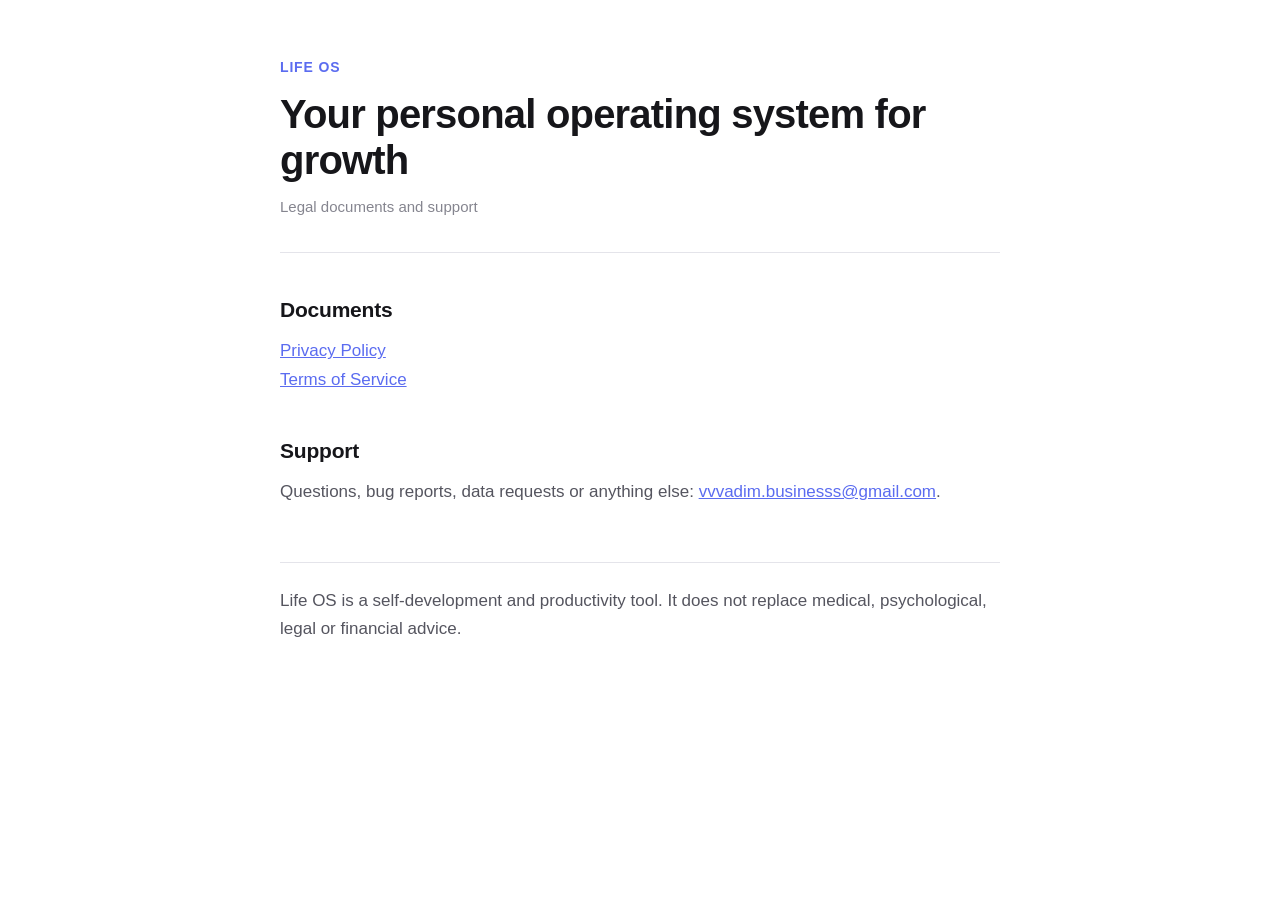
==== index.html @ 2032ca17 "Life OS legal pages: privacy policy and terms of service" ====
<!doctype html>
<html lang="en">
<head>
<meta charset="utf-8">
<meta name="viewport" content="width=device-width, initial-scale=1">
<title>Life OS — Legal</title>
<link rel="stylesheet" href="style.css">
</head>
<body>
<div class="wrap">

<header>
  <p class="eyebrow">Life OS</p>
  <h1>Your personal operating system for growth</h1>
  <p class="updated">Legal documents and support</p>
</header>

<h2>Documents</h2>
<p>
  <a href="privacy.html">Privacy Policy</a><br>
  <a href="terms.html">Terms of Service</a>
</p>

<h2>Support</h2>
<p>Questions, bug reports, data requests or anything else:
<a href="mailto:vvvadim.businesss@gmail.com">vvvadim.businesss@gmail.com</a>.</p>

<footer>
  <p>Life OS is a self-development and productivity tool. It does not replace medical,
  psychological, legal or financial advice.</p>
</footer>

</div>
</body>
</html>
---- style.css ----
:root {
  color-scheme: light dark;
  --bg: #ffffff;
  --surface: #f6f6f8;
  --text: #16161a;
  --text-secondary: #55555f;
  --text-tertiary: #85858f;
  --accent: #5b6cf0;
  --border: #e4e4ea;
}

@media (prefers-color-scheme: dark) {
  :root {
    --bg: #0e0e11;
    --surface: #17171c;
    --text: #f2f2f5;
    --text-secondary: #a8a8b3;
    --text-tertiary: #74747f;
    --accent: #7c8bff;
    --border: #26262e;
  }
}

* {
  box-sizing: border-box;
}

body {
  margin: 0;
  padding: 0 20px 80px;
  background: var(--bg);
  color: var(--text);
  font-family: -apple-system, BlinkMacSystemFont, "Segoe UI", Roboto, Helvetica, Arial, sans-serif;
  line-height: 1.65;
  -webkit-font-smoothing: antialiased;
}

.wrap {
  max-width: 720px;
  margin: 0 auto;
}

header {
  padding: 56px 0 32px;
  border-bottom: 1px solid var(--border);
  margin-bottom: 40px;
}

.eyebrow {
  font-size: 14px;
  font-weight: 600;
  letter-spacing: 0.06em;
  text-transform: uppercase;
  color: var(--accent);
  margin: 0 0 12px;
}

h1 {
  font-size: 40px;
  line-height: 1.15;
  letter-spacing: -0.02em;
  margin: 0 0 12px;
}

.updated {
  color: var(--text-tertiary);
  font-size: 15px;
  margin: 0;
}

h2 {
  font-size: 21px;
  letter-spacing: -0.01em;
  margin: 40px 0 10px;
}

p {
  color: var(--text-secondary);
  margin: 0 0 14px;
  font-size: 17px;
}

.summary {
  background: var(--surface);
  border: 1px solid var(--border);
  border-radius: 14px;
  padding: 20px 22px;
  margin-bottom: 8px;
}

.summary h2 {
  margin-top: 0;
}

a {
  color: var(--accent);
}

nav {
  display: flex;
  gap: 20px;
  padding: 24px 0 0;
  font-size: 16px;
}

footer {
  margin-top: 56px;
  padding-top: 24px;
  border-top: 1px solid var(--border);
  color: var(--text-tertiary);
  font-size: 15px;
}
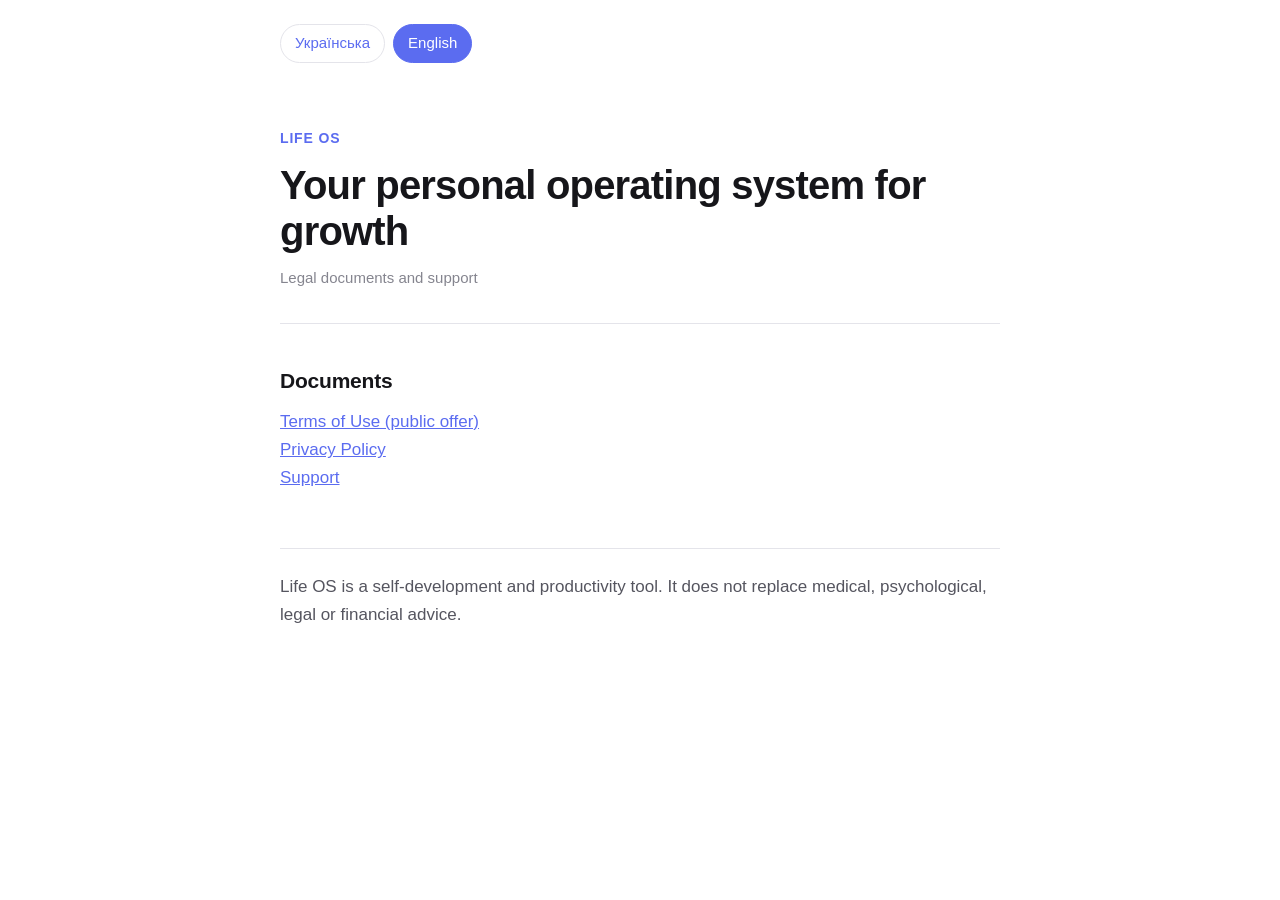
==== commit 49ed1950: "Bilingual (UK/EN) Terms of Use as public offer, Privacy Policy per Ukrainian law + GDPR, new Support" ====
--- a/index.html
+++ b/index.html
@@ -1,35 +1,56 @@
 <!doctype html>
-<html lang="en">
+<html lang="uk">
 <head>
 <meta charset="utf-8">
 <meta name="viewport" content="width=device-width, initial-scale=1">
-<title>Life OS — Legal</title>
+<title>Legal / Документи — Life OS</title>
 <link rel="stylesheet" href="style.css">
+<style>
+.lang{display:flex;gap:8px;margin:0 0 8px}
+.lang a{padding:6px 14px;border:1px solid var(--border);border-radius:999px;text-decoration:none;font-size:15px}
+.lang a.on{background:var(--accent);border-color:var(--accent);color:#fff}
+ul{color:var(--text-secondary);font-size:17px;margin:0 0 14px;padding-left:22px}
+li{margin:0 0 6px}
+section[hidden]{display:none}
+</style>
 </head>
 <body>
 <div class="wrap">
+<nav class="lang"><a href="#uk" data-lang="uk">Українська</a><a href="#en" data-lang="en">English</a></nav>
+<section data-lang="uk" lang="uk">
+<header>
+  <p class="eyebrow">Life OS</p>
+  <h1>Твоя особиста операційна система для зростання</h1>
+  <p class="updated">Юридичні документи і підтримка</p>
+</header>
+<h2>Документи</h2>
+<p><a href="terms.html#uk">Умови використання (публічна оферта)</a><br><a href="privacy.html#uk">Політика конфіденційності</a><br><a href="support.html#uk">Підтримка</a></p>
+<footer><p>Life OS — інструмент саморозвитку і продуктивності. Він не замінює медичної, психологічної, юридичної чи фінансової допомоги.</p></footer>
+</section>
 
+<section data-lang="en" lang="en">
 <header>
   <p class="eyebrow">Life OS</p>
   <h1>Your personal operating system for growth</h1>
   <p class="updated">Legal documents and support</p>
 </header>
-
 <h2>Documents</h2>
-<p>
-  <a href="privacy.html">Privacy Policy</a><br>
-  <a href="terms.html">Terms of Service</a>
-</p>
-
-<h2>Support</h2>
-<p>Questions, bug reports, data requests or anything else:
-<a href="mailto:vvvadim.businesss@gmail.com">vvvadim.businesss@gmail.com</a>.</p>
-
-<footer>
-  <p>Life OS is a self-development and productivity tool. It does not replace medical,
-  psychological, legal or financial advice.</p>
-</footer>
-
+<p><a href="terms.html#en">Terms of Use (public offer)</a><br><a href="privacy.html#en">Privacy Policy</a><br><a href="support.html#en">Support</a></p>
+<footer><p>Life OS is a self-development and productivity tool. It does not replace medical, psychological, legal or financial advice.</p></footer>
+</section>
 </div>
+<script>
+(function(){
+  function show(l){
+    document.querySelectorAll('section[data-lang]').forEach(function(s){s.hidden=s.dataset.lang!==l});
+    document.querySelectorAll('.lang a').forEach(function(a){a.classList.toggle('on',a.dataset.lang===l)});
+    document.documentElement.lang=l;
+  }
+  var h=location.hash.slice(1);
+  var nav=(navigator.language||'').toLowerCase();
+  show(h==='uk'||h==='en'?h:(/^(uk|ru)/.test(nav)?'uk':'en'));
+  window.addEventListener('hashchange',function(){var x=location.hash.slice(1);if(x==='uk'||x==='en')show(x)});
+})();
+</script>
 </body>
 </html>
